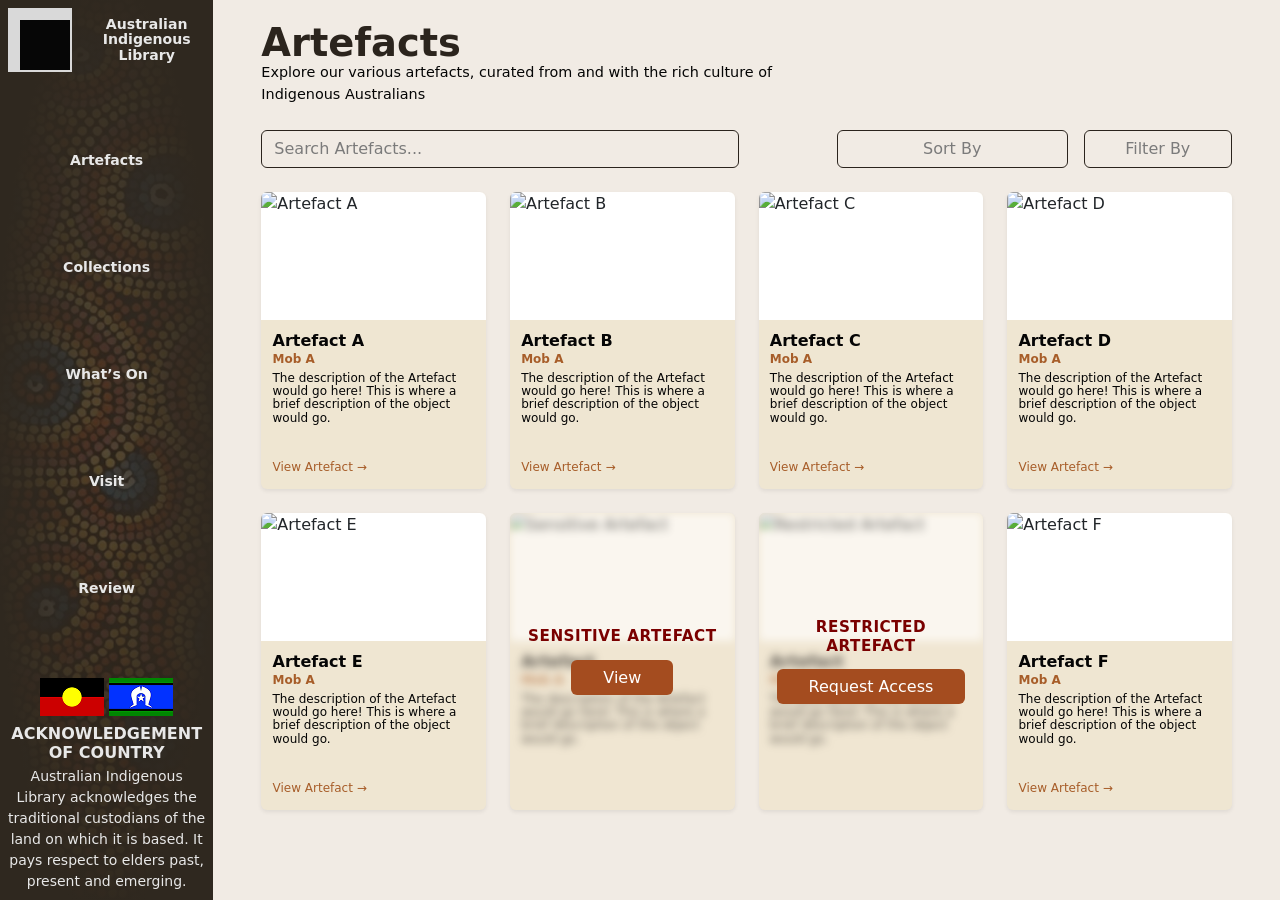
==== pages/artefacts.html @ dba42fb8 "feat(artefact): Added Artefact page" ====
﻿<!DOCTYPE html>

<!--
For purposes of this project, index will be used as the home page as this project is not using a backend loader like Flask or Laravel.
-->

<html lang="en">
    <!-- Setup -->
    <head>
        <meta charset="UTF-8">
        <meta name="viewport" content="width=device-width, initial-scale=1, shrink-to-fit=no">

        <title>Home</title>
        <link rel="icon" type="image/x-icon" href="../images/logo/favicon.ico">

        <link href="https://cdn.jsdelivr.net/npm/bootstrap@5.3.8/dist/css/bootstrap.min.css" rel="stylesheet" integrity="sha384-sRIl4kxILFvY47J16cr9ZwB07vP4J8+LH7qKQnuqkuIAvNWLzeN8tE5YBujZqJLB" crossorigin="anonymous">
        <link rel="stylesheet" type="text/css" href="../css/style.css">
    </head>
    <!-- End of Setup -->

    <body>
        <div class="container-fluid m-0 p-0">
            <div class="row m-0 p-0">
                <!-- Navbar -->
                <div class="col-sm-12 col-md-4 col-xl-2 m-0 p-0">
                    <nav class="sidebar d-flex flex-column">
                        <img class="sidebar-background-image" src="../images/sidebar/ail_background_sidebar.png" alt="Background Image">
                            <div class="container-fluid m-0 p-2 sidebar-content d-flex flex-column h-100">
                            <div class="row">
                                <div class="col sidebar-brand">
                                    <a class="d-flex align-items-center gap-3 text-decoration-none" href="../index.html">
                                        <img src="../images/logo/ail_logo.png" alt="Logo" class="d-inline-block">
                                        <h1 class="fw-bold m-0 text-decoration-none justify-content-center align-items-center text-center">
                                            Australian Indigenous <br>Library
                                        </h1>
                                    </a>
                                </div>
                            </div>

                            <div class="row flex-grow-1">
                                <div class="col d-flex align-items-center text-center justify-content-center">
                                    <ul class="nav flex-column text-center h-100 d-flex justify-content-evenly">
                                        <li class="nav-item">
                                            <a class="nav-link fw-bold" href="../pages/artefacts.html">Artefacts</a>
                                        </li>
                                        <li class="nav-item">
                                            <a class="nav-link fw-bold" href="#">Collections</a>
                                        </li>
                                        <li class="nav-item">
                                            <a class="nav-link fw-bold" href="#">What’s On</a>
                                        </li>
                                        <li class="nav-item">
                                            <a class="nav-link fw-bold" href="#">Visit</a>
                                        </li>
                                        <li class="nav-item">
                                            <a class="nav-link fw-bold" href="../pages/review.html">Review</a>
                                        </li>
                                    </ul>
                                </div>
                            </div>

                            <div class="row mt-auto">
                                <div class="col">
                                    <div class="justifyiy-content-center align-items-center text-center small">
                                        <div class="gap-1 mb-2">
                                            <img src="../images/flags/img_aboriginal_flag.png" alt="Aboriginal Flag">
                                            <img src="../images/flags/img_torres_flag.png" alt="Torres Strait Flag">
                                        </div>

                                        <h2 class="fw-bold fs-6 mb-1">ACKNOWLEDGEMENT OF COUNTRY</h2>
                                        <p class="m-0">
                                            Australian Indigenous Library acknowledges the traditional custodians
                                            of the land on which it is based. It pays respect to
                                            elders past, present and emerging.
                                        </p>
                                    </div>
                                </div>
                            </div>
                        </div>
                    </nav>
                </div>
                <!-- End of Navbar -->

                <!-- Page Content -->
                <div class="col m-0 p-0">
                    <main class="container-fluid artefacts-page px-5 py-4">

                        <!-- Page Header -->
                        <section class="artefacts-header mb-4">
                            <h1 class="fw-bold mb-0">Artefacts</h1>
                            <p class="mb-0">
                                Explore our various artefacts, curated from and with the rich culture of
                                Indigenous Australians
                            </p>
                        </section>

                        <!-- Search / Sort / Filter Row -->
                        <section class="row align-items-center mb-4 g-3">
                            <div class="col-sm-12 col-lg-6">
                                <input
                                    type="text"
                                    class="form-control artefact-search"
                                    placeholder="Search Artefacts..."
                                >
                            </div>

                            <div class="col-sm-6 col-lg-3 offset-lg-1">
                                <button class="btn artefact-control-btn w-100">
                                    Sort By
                                </button>
                            </div>

                            <div class="col-sm-6 col-lg-2">
                                <button class="btn artefact-control-btn w-100">
                                    Filter By
                                </button>
                            </div>
                        </section>

                        <!-- Artefact Grid -->
                        <section class="row g-4">

                            <!-- Artefact A -->
                            <div class="col-sm-12 col-md-6 col-xl-3">
                                <article class="artefact-card shadow-sm h-100">
                                    <img src="../images/placeholders/img_artefact_400x150.png" alt="Artefact A">

                                    <div class="artefact-card-body">
                                        <h2 class="fw-bold mb-0">Artefact A</h2>
                                        <p class="artefact-mob mb-1">Mob A</p>

                                        <p class="artefact-description">
                                            The description of the Artefact would go here! This is where a brief description of the object would go.
                                        </p>

                                        <a href="#" class="artefact-link">
                                            View Artefact →
                                        </a>
                                    </div>
                                </article>
                            </div>

                            <!-- Artefact B -->
                            <div class="col-sm-12 col-md-6 col-xl-3">
                                <article class="artefact-card shadow-sm h-100">
                                    <img src="../images/placeholders/img_artefact_400x150.png" alt="Artefact B">

                                    <div class="artefact-card-body">
                                        <h2 class="fw-bold mb-0">Artefact B</h2>
                                        <p class="artefact-mob mb-1">Mob A</p>

                                        <p class="artefact-description">
                                            The description of the Artefact would go here! This is where a brief description of the object would go.
                                        </p>

                                        <a href="#" class="artefact-link">
                                            View Artefact →
                                        </a>
                                    </div>
                                </article>
                            </div>

                            <!-- Artefact C -->
                            <div class="col-sm-12 col-md-6 col-xl-3">
                                <article class="artefact-card shadow-sm h-100">
                                    <img src="../images/placeholders/img_artefact_400x150.png" alt="Artefact C">

                                    <div class="artefact-card-body">
                                        <h2 class="fw-bold mb-0">Artefact C</h2>
                                        <p class="artefact-mob mb-1">Mob A</p>

                                        <p class="artefact-description">
                                            The description of the Artefact would go here! This is where a brief description of the object would go.
                                        </p>

                                        <a href="#" class="artefact-link">
                                            View Artefact →
                                        </a>
                                    </div>
                                </article>
                            </div>

                            <!-- Artefact D -->
                            <div class="col-sm-12 col-md-6 col-xl-3">
                                <article class="artefact-card shadow-sm h-100">
                                    <img src="../images/placeholders/img_artefact_400x150.png" alt="Artefact D">

                                    <div class="artefact-card-body">
                                        <h2 class="fw-bold mb-0">Artefact D</h2>
                                        <p class="artefact-mob mb-1">Mob A</p>

                                        <p class="artefact-description">
                                            The description of the Artefact would go here! This is where a brief description of the object would go.
                                        </p>

                                        <a href="#" class="artefact-link">
                                            View Artefact →
                                        </a>
                                    </div>
                                </article>
                            </div>

                            <!-- Artefact E -->
                            <div class="col-sm-12 col-md-6 col-xl-3">
                                <article class="artefact-card shadow-sm h-100">
                                    <img src="../images/placeholders/img_artefact_400x150.png" alt="Artefact E">

                                    <div class="artefact-card-body">
                                        <h2 class="fw-bold mb-0">Artefact E</h2>
                                        <p class="artefact-mob mb-1">Mob A</p>

                                        <p class="artefact-description">
                                            The description of the Artefact would go here! This is where a brief description of the object would go.
                                        </p>

                                        <a href="#" class="artefact-link">
                                            View Artefact →
                                        </a>
                                    </div>
                                </article>
                            </div>

                            <!-- Sensitive Artefact -->
                            <div class="col-sm-12 col-md-6 col-xl-3">
                                <article class="artefact-card restricted-card shadow-sm h-100">
                                    <img src="../images/placeholders/img_artefact_400x150.png" alt="Sensitive Artefact">

                                    <div class="restricted-overlay">
                                        <h2 class="fw-bold text-uppercase">Sensitive Artefact</h2>
                                        <a href="#" class="btn restricted-btn">
                                            View
                                        </a>
                                    </div>

                                    <div class="artefact-card-body">
                                        <h2 class="fw-bold mb-0">Artefact</h2>
                                        <p class="artefact-mob mb-1">Mob A</p>

                                        <p class="artefact-description">
                                            The description of the Artefact would go here! This is where a brief description of the object would go.
                                        </p>
                                    </div>
                                </article>
                            </div>

                            <!-- Restricted Artefact -->
                            <div class="col-sm-12 col-md-6 col-xl-3">
                                <article class="artefact-card restricted-card shadow-sm h-100">
                                    <img src="../images/placeholders/img_artefact_400x150.png" alt="Restricted Artefact">

                                    <div class="restricted-overlay">
                                        <h2 class="fw-bold text-uppercase">Restricted Artefact</h2>
                                        <a href="#" class="btn restricted-btn">
                                            Request Access
                                        </a>
                                    </div>

                                    <div class="artefact-card-body">
                                        <h2 class="fw-bold mb-0">Artefact</h2>
                                        <p class="artefact-mob mb-1">Mob A</p>

                                        <p class="artefact-description">
                                            The description of the Artefact would go here! This is where a brief description of the object would go.
                                        </p>
                                    </div>
                                </article>
                            </div>

                            <!-- Artefact F -->
                            <div class="col-sm-12 col-md-6 col-xl-3">
                                <article class="artefact-card shadow-sm h-100">
                                    <img src="../images/placeholders/img_artefact_400x150.png" alt="Artefact F">

                                    <div class="artefact-card-body">
                                        <h2 class="fw-bold mb-0">Artefact F</h2>
                                        <p class="artefact-mob mb-1">Mob A</p>

                                        <p class="artefact-description">
                                            The description of the Artefact would go here! This is where a brief description of the object would go.
                                        </p>

                                        <a href="#" class="artefact-link">
                                            View Artefact →
                                        </a>
                                    </div>
                                </article>
                            </div>

                        </section>

                    </main>
                </div>
                <!-- End of Page -->
            </div>
        </div>

        <script src="https://cdn.jsdelivr.net/npm/bootstrap@5.3.8/dist/js/bootstrap.bundle.min.js" integrity="sha384-FKyoEForCGlyvwx9Hj09JcYn3nv7wiPVlz7YYwJrWVcXK/BmnVDxM+D2scQbITxI" crossorigin="anonymous"></script>
    </body>
</html>
---- css/style.css ----
﻿/* Variables */
:root {
    /* Background Variables */
    --primary-bg-color: #F1EBE4;
    --secondary-bg-color: #EFE6D2;
    --tertiary-bg-color: #D8CFBD;

    /* Sidebar Variables */
    --sidebar-bg-color: #2F281F;

    /* Header Variables */
    --primary-header-color: #985705;
    --secondary-header-color: #6B230D;
    --tertiary-header-color: #5E1D09;

    /* Button Variables */
    --primary-button-color: #A44C1F;

    /* Text Variables */
    --primary-text-color: #050505;
    --secondary-text-color: #A75D29;
    --primary-header-text-color: #2B241D;
    --secondary-header-text-color: #E8E8E8;
    --muted-text-color: #7B7B7B;

    /* Text Status Variables */
    --text-selected-color: #A75F2B;
    --text-hover-color: #EA8740;
    --text-pressed-color: #633A1D;

}

/* Side note, most rem values are gathered through this handy calculator https://nekocalc.com/px-to-rem-converter */

/* Global Sets */
html,
body
{
    background-color: var(--primary-bg-color);
}

h1,
h3
{
    color: var(--primary-header-text-color)
}

h2,
h4
{
    color: var(--secondary-header-text-color)
}

p,
a
{
    --primary-text-color: #050505;
    text-decoration: none;
}

/* Sidebar */
.sidebar {
    min-height: 100vh;
    height: 100%;
    margin: 0;
    position: relative;
    overflow: hidden;

    background: var(--sidebar-bg-color);
    color: var(--secondary-header-text-color);
}

.sidebar-background-image {
    position: absolute;
    inset: 0;

    width: 100%;
    height: 100%;

    object-fit: cover;
    object-position: center;

    opacity: 0.2;
    z-index: 0;
}

.sidebar::after
{
    content: "";
    position: absolute;
    inset: 0;

    background: radial-gradient(transparent 0%, var(--sidebar-bg-color) 75%);

    z-index: 1;
    pointer-events: none;
}

.sidebar > *:not(.sidebar-background-image) {
    position: relative;
    z-index: 2;
}


.sidebar .nav-link {
    color: var(--secondary-header-text-color);
    font-size: clamp(0.75rem, 1.1vw, 1.35rem);
    text-decoration: none;
}

.sidebar .nav-link:hover {
    color: var(--text-hover-color);

}

.sidebar .nav-link:active {
    color: var(--text-pressed-color);
}

.sidebar .nav-link.active {
    color: var(--text-selected-color);
}

.sidebar-brand h1 {
    color: var(--secondary-header-text-color);
    font-size: clamp(0.75rem, 1.1vw, 1.35rem);
    line-height: 1.1;
}
/* End of Sidebar */

/* Landing Page */
.page-content {
    min-height: 100vh;
    background-color: var(--primary-bg-color);
}

.banner-wrapper {
    position: relative;
    width: 100%;
    height: clamp(90px, 12vw, 130px);
    overflow: hidden;
}

.banner-wrapper > img {
    width: 100%;
    height: 100%;
    object-fit: cover;
    display: block;
    filter: brightness(65%);
}

.banner-overlay {
    position: absolute;
    inset: 0;

    display: flex;
    flex-direction: column;
    justify-content: center;
    align-items: center;

    color: var(--secondary-header-text-color);
    text-shadow: 2px 2px 5px rgba(0, 0, 0, 0.75);
}

.banner-logo {
    width: clamp(28px, 3vw, 46px);
    height: clamp(28px, 3vw, 46px);
    object-fit: contain;
    margin-bottom: 0.4rem;
}

.banner-overlay h1 {
    color: var(--secondary-header-text-color);
    font-size: clamp(1.1rem, 2vw, 1.8rem);
    letter-spacing: 1px;
}

.welcome-card {
    background-color: var(--secondary-bg-color);
    border-radius: 6px;
    padding: clamp(1rem, 2vw, 1.5rem);
}

.welcome-card h2 {
    color: var(--primary-header-text-color);
    font-size: clamp(1.35rem, 2vw, 2rem);
    line-height: 1.05;
}

.welcome-text {
    font-size: clamp(0.95rem, 1vw, 1.15rem);
    color: var(--primary-text-color);
}

.btn-ail {
    background-color: var(--primary-button-color);
    color: white;
    border: none;
    padding: 0.65rem 2rem;
    border-radius: 4px;
}

.btn-ail:hover {
    background-color: var(--secondary-header-color);
    color: white;
}

.info-card {
    background-color: var(--secondary-bg-color);
    overflow: hidden;

    display: flex;
    flex-direction: column;
}

.info-card-header {
    padding: 0.65rem 0.9rem;

    background: linear-gradient(rgba(94, 29, 9, 0.9), rgba(94, 29, 9, 0.9)), url("../images/sidebar/ail_background_sidebar.png");
    background-size: cover;
    background-position: center;

    color: var(--secondary-header-text-color);
    font-size: clamp(1rem, 1.3vw, 1.35rem);
}

.info-card-body {
    display: flex;
    flex-direction: column;
    flex-grow: 1;
}

.info-card-image {
    width: 100%;
    height: clamp(110px, 12vw, 170px);
    object-fit: cover;
    background-color: white;
    display: block;
}

.info-card h3 {
    color: var(--primary-header-text-color);
    font-size: clamp(1rem, 1.5vw, 1.7rem);
}

.info-card p {
    color: var(--primary-text-color);
    font-size: clamp(0.8rem, 0.9vw, 1rem);
}

.card-link-ail {
    color: var(--secondary-text-color);
    text-decoration: none;
    font-size: clamp(0.85rem, 0.9vw, 1rem);
}

.card-link-ail:hover {
    color: var(--text-hover-color);
}

.event-item {
    background-color: var(--tertiary-bg-color);
    padding: 0.35rem 0.55rem;
    margin-bottom: 0.45rem;
}

.event-item p {
    font-size: clamp(0.75rem, 0.8vw, 0.9rem);
    color: var(--primary-text-color);
}

.event-item small {
    color: var(--primary-text-color);
    font-size: clamp(0.6rem, 0.65vw, 0.75rem);
}
/* End of Landing Page */

/* Artefact Page */
.artefacts-page {
    min-height: 100vh;
    background-color: var(--primary-bg-color);
}

.artefacts-header h1 {
    color: var(--primary-header-text-color);
    font-size: clamp(2rem, 3vw, 3rem);
    line-height: 1;
}

.artefacts-header p {
    color: var(--primary-text-color);
    font-size: clamp(0.9rem, 1vw, 1rem);
    max-width: 520px;
}

.artefact-search {
    background-color: transparent;
    border: 1px solid var(--primary-header-text-color);
    border-radius: 6px;
    color: var(--primary-text-color);
}

.artefact-search::placeholder {
    color: var(--muted-text-color);
}

.artefact-control-btn {
    background-color: transparent;
    border: 1px solid var(--primary-header-text-color);
    border-radius: 6px;
    color: var(--muted-text-color);
}

.artefact-control-btn:hover {
    background-color: var(--secondary-bg-color);
    color: var(--primary-header-text-color);
}


.artefact-card {
    position: relative;
    overflow: hidden;
    border-radius: 6px;
    background-color: var(--secondary-bg-color);
}

.artefact-card img {
    width: 100%;
    height: clamp(120px, 10vw, 150px); /* Very awkward values, but I give up */
    object-fit: cover;
    display: block;
    background-color: white;
}

.artefact-card-body {
    padding: 0.7rem;
}

.artefact-card-body h2 {
    color: var(--primary-text-color);
    font-size: clamp(1rem, 1.1vw, 1.35rem);
}

.artefact-mob {
    color: var(--secondary-text-color);
    font-size: clamp(0.75rem, 0.8vw, 0.9rem);
    font-weight: 600;
}

.artefact-description {
    color: var(--primary-text-color);
    font-size: clamp(0.75rem, 0.8vw, 0.9rem);
    line-height: 1.1;
    margin-bottom: 1.8rem;
}

.artefact-link {
    color: var(--secondary-text-color);
    text-decoration: none;
    font-size: clamp(0.75rem, 0.8vw, 0.9rem);
}

.artefact-link:hover {
    color: var(--text-hover-color);
}

.restricted-card img,
.restricted-card .artefact-card-body {
    filter: blur(4px);
}

.restricted-overlay {
    position: absolute;
    inset: 0;
    z-index: 2;

    display: flex;
    flex-direction: column;
    justify-content: center;
    align-items: center;

    text-align: center;
    padding: 1rem;
    background-color: rgba(239, 230, 210, 0.35);
}

.restricted-overlay h2 {
    color: #7a0000;
    font-size: clamp(0.95rem, 1vw, 1.2rem);
    letter-spacing: 0.5px;
}

.restricted-btn {
    background-color: var(--primary-button-color);
    color: white;
    border: none;
    padding: 0.35rem 2rem;
    border-radius: 6px;
    margin-top: 0.4rem;
}

.restricted-btn:hover {
    background-color: var(--secondary-header-color);
    color: white;
}
/* End of Artefact Page */
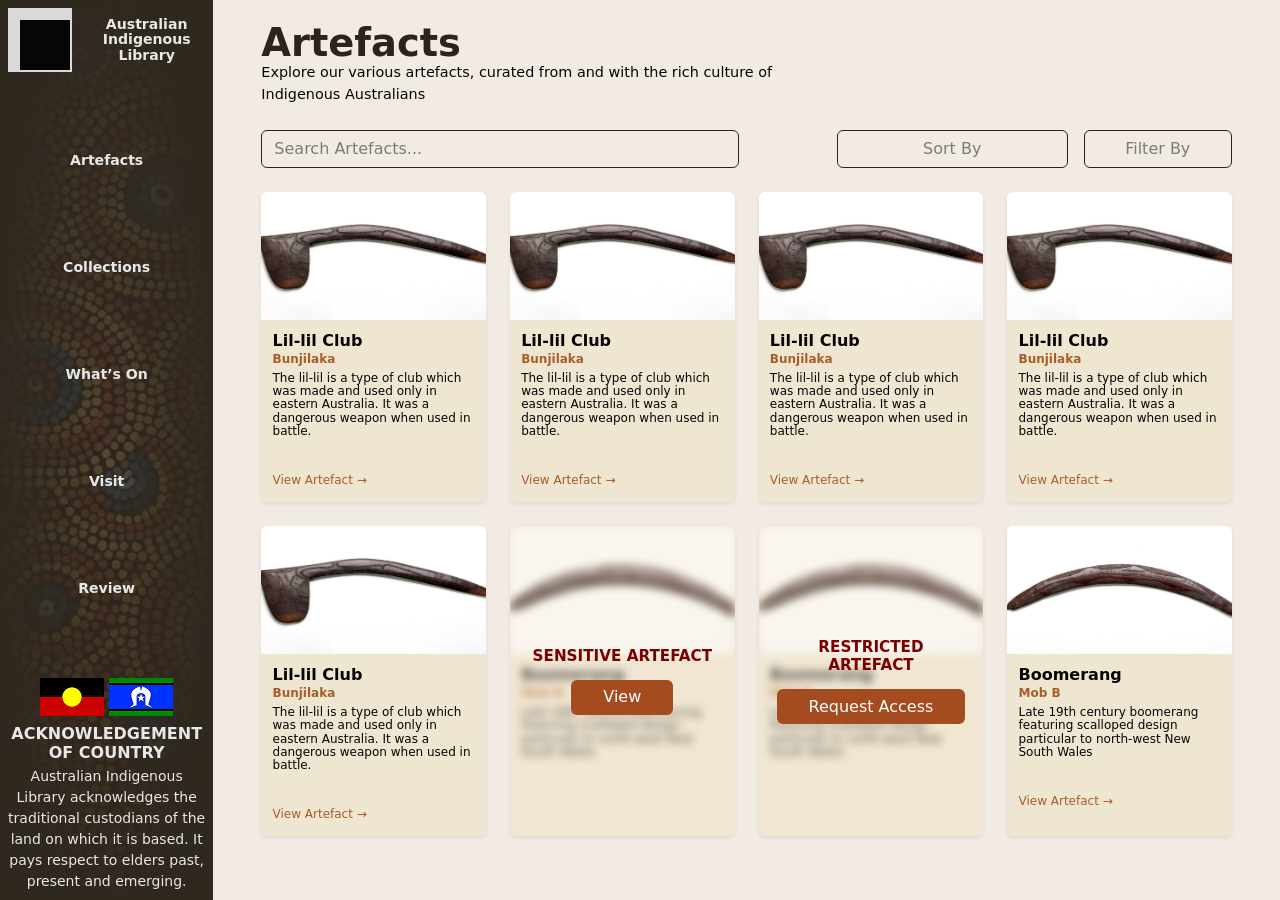
==== commit f75245f5: "feat(artefact_view): Added Artefact view page" ====
--- a/pages/artefacts.html
+++ b/pages/artefacts.html
@@ -85,7 +85,6 @@
                 <div class="col m-0 p-0">
                     <main class="container-fluid artefacts-page px-5 py-4">
 
-                        <!-- Page Header -->
                         <section class="artefacts-header mb-4">
                             <h1 class="fw-bold mb-0">Artefacts</h1>
                             <p class="mb-0">
@@ -94,7 +93,6 @@
                             </p>
                         </section>
 
-                        <!-- Search / Sort / Filter Row -->
                         <section class="row align-items-center mb-4 g-3">
                             <div class="col-sm-12 col-lg-6">
                                 <input
@@ -123,17 +121,18 @@
                             <!-- Artefact A -->
                             <div class="col-sm-12 col-md-6 col-xl-3">
                                 <article class="artefact-card shadow-sm h-100">
-                                    <img src="../images/placeholders/img_artefact_400x150.png" alt="Artefact A">
-
-                                    <div class="artefact-card-body">
-                                        <h2 class="fw-bold mb-0">Artefact A</h2>
-                                        <p class="artefact-mob mb-1">Mob A</p>
-
-                                        <p class="artefact-description">
-                                            The description of the Artefact would go here! This is where a brief description of the object would go.
-                                        </p>
-
-                                        <a href="#" class="artefact-link">
+                                    <img src="../images/artefacts/artefact_example_image_01.jpg" alt="Artefact A">
+
+                                    <div class="artefact-card-body">
+                                        <h2 class="fw-bold mb-0">Lil-lil Club</h2>
+                                        <p class="artefact-mob mb-1">Bunjilaka</p>
+
+                                        <p class="artefact-description">
+                                            The lil-lil is a type of club which was made and used only in eastern Australia.
+                                            It was a dangerous weapon when used in battle.
+                                        </p>
+
+                                        <a href="../pages/artefacts_view.html" class="artefact-link">
                                             View Artefact →
                                         </a>
                                     </div>
@@ -143,17 +142,18 @@
                             <!-- Artefact B -->
                             <div class="col-sm-12 col-md-6 col-xl-3">
                                 <article class="artefact-card shadow-sm h-100">
-                                    <img src="../images/placeholders/img_artefact_400x150.png" alt="Artefact B">
-
-                                    <div class="artefact-card-body">
-                                        <h2 class="fw-bold mb-0">Artefact B</h2>
-                                        <p class="artefact-mob mb-1">Mob A</p>
-
-                                        <p class="artefact-description">
-                                            The description of the Artefact would go here! This is where a brief description of the object would go.
-                                        </p>
-
-                                        <a href="#" class="artefact-link">
+                                    <img src="../images/artefacts/artefact_example_image_01.jpg" alt="Artefact A">
+
+                                    <div class="artefact-card-body">
+                                        <h2 class="fw-bold mb-0">Lil-lil Club</h2>
+                                        <p class="artefact-mob mb-1">Bunjilaka</p>
+
+                                        <p class="artefact-description">
+                                            The lil-lil is a type of club which was made and used only in eastern Australia.
+                                            It was a dangerous weapon when used in battle.
+                                        </p>
+
+                                        <a href="../pages/artefacts_view.html" class="artefact-link">
                                             View Artefact →
                                         </a>
                                     </div>
@@ -163,17 +163,18 @@
                             <!-- Artefact C -->
                             <div class="col-sm-12 col-md-6 col-xl-3">
                                 <article class="artefact-card shadow-sm h-100">
-                                    <img src="../images/placeholders/img_artefact_400x150.png" alt="Artefact C">
-
-                                    <div class="artefact-card-body">
-                                        <h2 class="fw-bold mb-0">Artefact C</h2>
-                                        <p class="artefact-mob mb-1">Mob A</p>
-
-                                        <p class="artefact-description">
-                                            The description of the Artefact would go here! This is where a brief description of the object would go.
-                                        </p>
-
-                                        <a href="#" class="artefact-link">
+                                    <img src="../images/artefacts/artefact_example_image_01.jpg" alt="Artefact A">
+
+                                    <div class="artefact-card-body">
+                                        <h2 class="fw-bold mb-0">Lil-lil Club</h2>
+                                        <p class="artefact-mob mb-1">Bunjilaka</p>
+
+                                        <p class="artefact-description">
+                                            The lil-lil is a type of club which was made and used only in eastern Australia.
+                                            It was a dangerous weapon when used in battle.
+                                        </p>
+
+                                        <a href="../pages/artefacts_view.html" class="artefact-link">
                                             View Artefact →
                                         </a>
                                     </div>
@@ -183,17 +184,18 @@
                             <!-- Artefact D -->
                             <div class="col-sm-12 col-md-6 col-xl-3">
                                 <article class="artefact-card shadow-sm h-100">
-                                    <img src="../images/placeholders/img_artefact_400x150.png" alt="Artefact D">
-
-                                    <div class="artefact-card-body">
-                                        <h2 class="fw-bold mb-0">Artefact D</h2>
-                                        <p class="artefact-mob mb-1">Mob A</p>
-
-                                        <p class="artefact-description">
-                                            The description of the Artefact would go here! This is where a brief description of the object would go.
-                                        </p>
-
-                                        <a href="#" class="artefact-link">
+                                    <img src="../images/artefacts/artefact_example_image_01.jpg" alt="Artefact A">
+
+                                    <div class="artefact-card-body">
+                                        <h2 class="fw-bold mb-0">Lil-lil Club</h2>
+                                        <p class="artefact-mob mb-1">Bunjilaka</p>
+
+                                        <p class="artefact-description">
+                                            The lil-lil is a type of club which was made and used only in eastern Australia.
+                                            It was a dangerous weapon when used in battle.
+                                        </p>
+
+                                        <a href="../pages/artefacts_view.html" class="artefact-link">
                                             View Artefact →
                                         </a>
                                     </div>
@@ -203,17 +205,18 @@
                             <!-- Artefact E -->
                             <div class="col-sm-12 col-md-6 col-xl-3">
                                 <article class="artefact-card shadow-sm h-100">
-                                    <img src="../images/placeholders/img_artefact_400x150.png" alt="Artefact E">
-
-                                    <div class="artefact-card-body">
-                                        <h2 class="fw-bold mb-0">Artefact E</h2>
-                                        <p class="artefact-mob mb-1">Mob A</p>
-
-                                        <p class="artefact-description">
-                                            The description of the Artefact would go here! This is where a brief description of the object would go.
-                                        </p>
-
-                                        <a href="#" class="artefact-link">
+                                    <img src="../images/artefacts/artefact_example_image_01.jpg" alt="Artefact A">
+
+                                    <div class="artefact-card-body">
+                                        <h2 class="fw-bold mb-0">Lil-lil Club</h2>
+                                        <p class="artefact-mob mb-1">Bunjilaka</p>
+
+                                        <p class="artefact-description">
+                                            The lil-lil is a type of club which was made and used only in eastern Australia.
+                                            It was a dangerous weapon when used in battle.
+                                        </p>
+
+                                        <a href="../pages/artefacts_view.html" class="artefact-link">
                                             View Artefact →
                                         </a>
                                     </div>
@@ -223,7 +226,7 @@
                             <!-- Sensitive Artefact -->
                             <div class="col-sm-12 col-md-6 col-xl-3">
                                 <article class="artefact-card restricted-card shadow-sm h-100">
-                                    <img src="../images/placeholders/img_artefact_400x150.png" alt="Sensitive Artefact">
+                                    <img src="../images/artefacts/artefact_example_image_02.jpg" alt="Sensitive Artefact">
 
                                     <div class="restricted-overlay">
                                         <h2 class="fw-bold text-uppercase">Sensitive Artefact</h2>
@@ -233,11 +236,11 @@
                                     </div>
 
                                     <div class="artefact-card-body">
-                                        <h2 class="fw-bold mb-0">Artefact</h2>
-                                        <p class="artefact-mob mb-1">Mob A</p>
-
-                                        <p class="artefact-description">
-                                            The description of the Artefact would go here! This is where a brief description of the object would go.
+                                        <h2 class="fw-bold mb-0">Boomerang</h2>
+                                        <p class="artefact-mob mb-1">Mob B</p>
+
+                                        <p class="artefact-description">
+                                            Late 19th century boomerang featuring scalloped design particular to north-west New South Wales
                                         </p>
                                     </div>
                                 </article>
@@ -246,7 +249,7 @@
                             <!-- Restricted Artefact -->
                             <div class="col-sm-12 col-md-6 col-xl-3">
                                 <article class="artefact-card restricted-card shadow-sm h-100">
-                                    <img src="../images/placeholders/img_artefact_400x150.png" alt="Restricted Artefact">
+                                    <img src="../images/artefacts/artefact_example_image_02.jpg" alt="Restricted Artefact">
 
                                     <div class="restricted-overlay">
                                         <h2 class="fw-bold text-uppercase">Restricted Artefact</h2>
@@ -256,11 +259,11 @@
                                     </div>
 
                                     <div class="artefact-card-body">
-                                        <h2 class="fw-bold mb-0">Artefact</h2>
-                                        <p class="artefact-mob mb-1">Mob A</p>
-
-                                        <p class="artefact-description">
-                                            The description of the Artefact would go here! This is where a brief description of the object would go.
+                                        <h2 class="fw-bold mb-0">Boomerang</h2>
+                                        <p class="artefact-mob mb-1">Mob B</p>
+
+                                        <p class="artefact-description">
+                                            Late 19th century boomerang featuring scalloped design particular to north-west New South Wales
                                         </p>
                                     </div>
                                 </article>
@@ -269,17 +272,17 @@
                             <!-- Artefact F -->
                             <div class="col-sm-12 col-md-6 col-xl-3">
                                 <article class="artefact-card shadow-sm h-100">
-                                    <img src="../images/placeholders/img_artefact_400x150.png" alt="Artefact F">
-
-                                    <div class="artefact-card-body">
-                                        <h2 class="fw-bold mb-0">Artefact F</h2>
-                                        <p class="artefact-mob mb-1">Mob A</p>
-
-                                        <p class="artefact-description">
-                                            The description of the Artefact would go here! This is where a brief description of the object would go.
-                                        </p>
-
-                                        <a href="#" class="artefact-link">
+                                    <img src="../images/artefacts/artefact_example_image_02.jpg" alt="Artefact F">
+
+                                    <div class="artefact-card-body">
+                                        <h2 class="fw-bold mb-0">Boomerang</h2>
+                                        <p class="artefact-mob mb-1">Mob B</p>
+
+                                        <p class="artefact-description">
+                                            Late 19th century boomerang featuring scalloped design particular to north-west New South Wales
+                                        </p>
+
+                                        <a href="../pages/artefacts_view.html" class="artefact-link">
                                             View Artefact →
                                         </a>
                                     </div>
--- a/css/style.css
+++ b/css/style.css
@@ -15,6 +15,9 @@
 
     /* Button Variables */
     --primary-button-color: #A44C1F;
+    --positive-button-color: #2F6B3A;
+    --negative-button-color: #8B2E2E;
+    --neutral-button-color: #D6A24A;
 
     /* Text Variables */
     --primary-text-color: #050505;
@@ -59,7 +62,8 @@
 }
 
 /* Sidebar */
-.sidebar {
+.sidebar
+{
     min-height: 100vh;
     height: 100%;
     margin: 0;
@@ -70,7 +74,8 @@
     color: var(--secondary-header-text-color);
 }
 
-.sidebar-background-image {
+.sidebar-background-image
+{
     position: absolute;
     inset: 0;
 
@@ -96,32 +101,38 @@
     pointer-events: none;
 }
 
-.sidebar > *:not(.sidebar-background-image) {
+.sidebar > *:not(.sidebar-background-image)
+{
     position: relative;
     z-index: 2;
 }
 
 
-.sidebar .nav-link {
+.sidebar .nav-link
+{
     color: var(--secondary-header-text-color);
     font-size: clamp(0.75rem, 1.1vw, 1.35rem);
     text-decoration: none;
 }
 
-.sidebar .nav-link:hover {
+.sidebar .nav-link:hover
+{
     color: var(--text-hover-color);
 
 }
 
-.sidebar .nav-link:active {
+.sidebar .nav-link:active
+{
     color: var(--text-pressed-color);
 }
 
-.sidebar .nav-link.active {
+.sidebar .nav-link.active
+{
     color: var(--text-selected-color);
 }
 
-.sidebar-brand h1 {
+.sidebar-brand h1
+{
     color: var(--secondary-header-text-color);
     font-size: clamp(0.75rem, 1.1vw, 1.35rem);
     line-height: 1.1;
@@ -129,19 +140,22 @@
 /* End of Sidebar */
 
 /* Landing Page */
-.page-content {
+.page-content
+{
     min-height: 100vh;
     background-color: var(--primary-bg-color);
 }
 
-.banner-wrapper {
+.banner-wrapper
+{
     position: relative;
     width: 100%;
     height: clamp(90px, 12vw, 130px);
     overflow: hidden;
 }
 
-.banner-wrapper > img {
+.banner-wrapper > img
+{
     width: 100%;
     height: 100%;
     object-fit: cover;
@@ -149,7 +163,8 @@
     filter: brightness(65%);
 }
 
-.banner-overlay {
+.banner-overlay
+{
     position: absolute;
     inset: 0;
 
@@ -162,37 +177,43 @@
     text-shadow: 2px 2px 5px rgba(0, 0, 0, 0.75);
 }
 
-.banner-logo {
+.banner-logo
+{
     width: clamp(28px, 3vw, 46px);
     height: clamp(28px, 3vw, 46px);
     object-fit: contain;
     margin-bottom: 0.4rem;
 }
 
-.banner-overlay h1 {
+.banner-overlay h1
+{
     color: var(--secondary-header-text-color);
     font-size: clamp(1.1rem, 2vw, 1.8rem);
     letter-spacing: 1px;
 }
 
-.welcome-card {
+.welcome-card
+{
     background-color: var(--secondary-bg-color);
     border-radius: 6px;
     padding: clamp(1rem, 2vw, 1.5rem);
 }
 
-.welcome-card h2 {
+.welcome-card h2
+{
     color: var(--primary-header-text-color);
     font-size: clamp(1.35rem, 2vw, 2rem);
     line-height: 1.05;
 }
 
-.welcome-text {
+.welcome-text
+{
     font-size: clamp(0.95rem, 1vw, 1.15rem);
     color: var(--primary-text-color);
 }
 
-.btn-ail {
+.btn-ail
+{
     background-color: var(--primary-button-color);
     color: white;
     border: none;
@@ -200,12 +221,14 @@
     border-radius: 4px;
 }
 
-.btn-ail:hover {
+.btn-ail:hover
+{
     background-color: var(--secondary-header-color);
     color: white;
 }
 
-.info-card {
+.info-card
+{
     background-color: var(--secondary-bg-color);
     overflow: hidden;
 
@@ -213,7 +236,8 @@
     flex-direction: column;
 }
 
-.info-card-header {
+.info-card-header
+{
     padding: 0.65rem 0.9rem;
 
     background: linear-gradient(rgba(94, 29, 9, 0.9), rgba(94, 29, 9, 0.9)), url("../images/sidebar/ail_background_sidebar.png");
@@ -224,13 +248,15 @@
     font-size: clamp(1rem, 1.3vw, 1.35rem);
 }
 
-.info-card-body {
+.info-card-body
+{
     display: flex;
     flex-direction: column;
     flex-grow: 1;
 }
 
-.info-card-image {
+.info-card-image
+{
     width: 100%;
     height: clamp(110px, 12vw, 170px);
     object-fit: cover;
@@ -238,7 +264,8 @@
     display: block;
 }
 
-.info-card h3 {
+.info-card h3
+{
     color: var(--primary-header-text-color);
     font-size: clamp(1rem, 1.5vw, 1.7rem);
 }
@@ -248,83 +275,97 @@
     font-size: clamp(0.8rem, 0.9vw, 1rem);
 }
 
-.card-link-ail {
+.card-link-ail
+{
     color: var(--secondary-text-color);
     text-decoration: none;
     font-size: clamp(0.85rem, 0.9vw, 1rem);
 }
 
-.card-link-ail:hover {
+.card-link-ail:hover
+{
     color: var(--text-hover-color);
 }
 
-.event-item {
+.event-item
+{
     background-color: var(--tertiary-bg-color);
     padding: 0.35rem 0.55rem;
     margin-bottom: 0.45rem;
 }
 
-.event-item p {
+.event-item p
+{
     font-size: clamp(0.75rem, 0.8vw, 0.9rem);
     color: var(--primary-text-color);
 }
 
-.event-item small {
+.event-item small
+{
     color: var(--primary-text-color);
     font-size: clamp(0.6rem, 0.65vw, 0.75rem);
 }
 /* End of Landing Page */
 
 /* Artefact Page */
-.artefacts-page {
+.artefacts-page
+{
     min-height: 100vh;
     background-color: var(--primary-bg-color);
 }
 
-.artefacts-header h1 {
+.artefacts-header h1
+{
     color: var(--primary-header-text-color);
     font-size: clamp(2rem, 3vw, 3rem);
     line-height: 1;
 }
 
-.artefacts-header p {
+.artefacts-header p
+{
     color: var(--primary-text-color);
     font-size: clamp(0.9rem, 1vw, 1rem);
     max-width: 520px;
 }
 
-.artefact-search {
+.artefact-search
+{
     background-color: transparent;
     border: 1px solid var(--primary-header-text-color);
     border-radius: 6px;
     color: var(--primary-text-color);
 }
 
-.artefact-search::placeholder {
+.artefact-search::placeholder
+{
     color: var(--muted-text-color);
 }
 
-.artefact-control-btn {
+.artefact-control-btn
+{
     background-color: transparent;
     border: 1px solid var(--primary-header-text-color);
     border-radius: 6px;
     color: var(--muted-text-color);
 }
 
-.artefact-control-btn:hover {
+.artefact-control-btn:hover
+{
     background-color: var(--secondary-bg-color);
     color: var(--primary-header-text-color);
 }
 
 
-.artefact-card {
+.artefact-card
+{
     position: relative;
     overflow: hidden;
     border-radius: 6px;
     background-color: var(--secondary-bg-color);
 }
 
-.artefact-card img {
+.artefact-card img
+{
     width: 100%;
     height: clamp(120px, 10vw, 150px); /* Very awkward values, but I give up */
     object-fit: cover;
@@ -332,44 +373,52 @@
     background-color: white;
 }
 
-.artefact-card-body {
+.artefact-card-body
+{
     padding: 0.7rem;
 }
 
-.artefact-card-body h2 {
+.artefact-card-body h2
+{
     color: var(--primary-text-color);
     font-size: clamp(1rem, 1.1vw, 1.35rem);
 }
 
-.artefact-mob {
+.artefact-mob
+{
     color: var(--secondary-text-color);
     font-size: clamp(0.75rem, 0.8vw, 0.9rem);
     font-weight: 600;
 }
 
-.artefact-description {
+.artefact-description
+{
     color: var(--primary-text-color);
     font-size: clamp(0.75rem, 0.8vw, 0.9rem);
     line-height: 1.1;
     margin-bottom: 1.8rem;
 }
 
-.artefact-link {
+.artefact-link
+{
     color: var(--secondary-text-color);
     text-decoration: none;
     font-size: clamp(0.75rem, 0.8vw, 0.9rem);
 }
 
-.artefact-link:hover {
+.artefact-link:hover
+{
     color: var(--text-hover-color);
 }
 
 .restricted-card img,
-.restricted-card .artefact-card-body {
+.restricted-card .artefact-card-body
+{
     filter: blur(4px);
 }
 
-.restricted-overlay {
+.restricted-overlay
+{
     position: absolute;
     inset: 0;
     z-index: 2;
@@ -384,13 +433,14 @@
     background-color: rgba(239, 230, 210, 0.35);
 }
 
-.restricted-overlay h2 {
+.restricted-overlay h2
+{
     color: #7a0000;
     font-size: clamp(0.95rem, 1vw, 1.2rem);
-    letter-spacing: 0.5px;
-}
-
-.restricted-btn {
+}
+
+.restricted-btn
+{
     background-color: var(--primary-button-color);
     color: white;
     border: none;
@@ -399,8 +449,129 @@
     margin-top: 0.4rem;
 }
 
-.restricted-btn:hover {
+.restricted-btn:hover
+{
     background-color: var(--secondary-header-color);
     color: white;
 }
 /* End of Artefact Page */
+
+/* Artefact View Page */
+.artefact-view-page
+{
+    min-height: 100vh;
+    background-color: var(--primary-bg-color);
+}
+
+.artefact-back-btn
+{
+    background-color: var(--primary-button-color);
+    color: var(--secondary-header-text-color);
+    border-radius: 8px;
+    padding: 1rem 2rem;
+    font-size: clamp(1rem, 1.2vw, 1.4rem);
+    font-weight: 700;
+    box-shadow: 0 2px 5px rgba(0, 0, 0, 0.2);
+}
+
+.artefact-back-btn span
+{
+    margin-left: 1rem;
+}
+
+.artefact-back-btn:hover
+{
+    background-color: var(--primary-button-color);
+}
+
+
+.artefact-request-btn,
+.artefact-report-btn {
+    color: var(--secondary-header-text-color);
+    border-radius: 8px;
+    padding: 1rem 2rem;
+    font-size: clamp(0.95rem, 1.1vw, 1.25rem);
+    font-weight: 700;
+    box-shadow: 0 2px 5px rgba(0, 0, 0, 0.25);
+}
+
+.artefact-request-btn {
+    background-color: var(--positive-button-color);
+}
+
+.artefact-request-btn:hover {
+    background-color: var(--primary-button-color);
+    color: white;
+}
+
+.artefact-report-btn {
+    background-color: var(--negative-button-color);
+}
+
+.artefact-report-btn:hover {
+    background-color: var(--primary-button-color);
+    color: white;
+}
+
+.artefact-image-panel {
+    min-height: calc(100vh - 8rem);
+    background-color: rgba(255, 255, 255, 0.35);
+    border-radius: 8px;
+
+    display: flex;
+    justify-content: center;
+    align-items: center;
+
+    padding: 2rem;
+}
+
+.artefact-view-image {
+    width: 100%;
+    max-height: 70vh;
+    object-fit: contain;
+    display: block;
+}
+
+.artefact-info-panel {
+    background-color: rgba(255, 255, 255, 0.35);
+    border-radius: 8px;
+    overflow: hidden;
+}
+
+.artefact-panel-header {
+    background-color: var(--secondary-bg-color);
+    padding: 1.2rem 2rem;
+}
+
+.artefact-panel-header h1 {
+    color: var(--primary-header-text-color);
+    font-size: clamp(1.6rem, 2vw, 2.5rem);
+}
+
+.artefact-panel-body {
+    padding: 2rem;
+}
+
+.artefact-panel-body p {
+    color: var(--primary-text-color);
+    font-size: clamp(1rem, 1.05vw, 1.25rem);
+    line-height: 1.45;
+}
+
+.artefact-panel-body h2 {
+    color: var(--primary-text-color);
+    font-size: clamp(1.2rem, 1.4vw, 1.6rem);
+}
+
+.artefact-description-long {
+    max-width: 95%;
+}
+
+.metadata-item {
+    border-right: 1px solid rgba(47, 40, 31, 0.2);
+}
+
+.metadata-item:last-child {
+    border-right: none;
+}
+/* End of Artefact View Page */
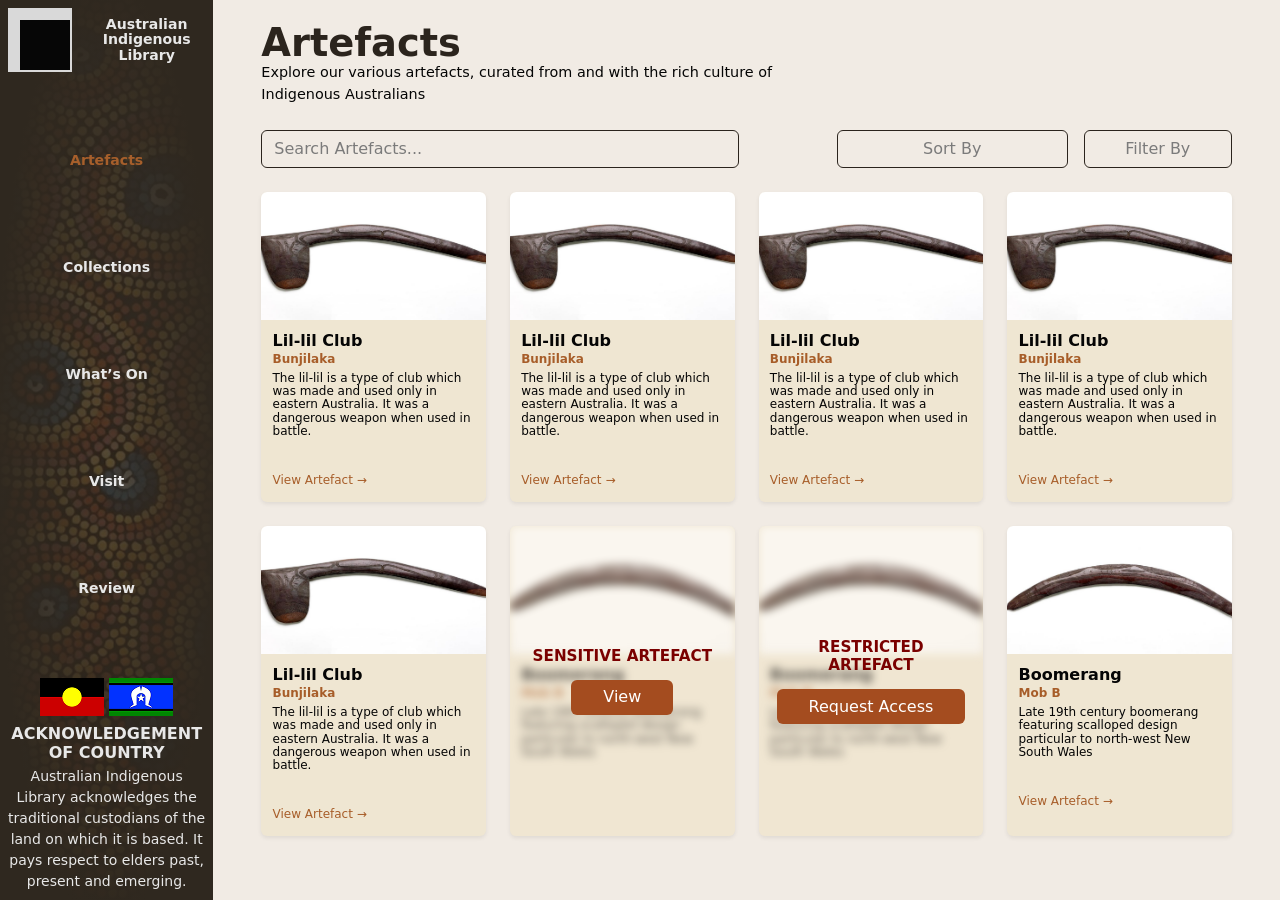
==== commit 7d68f3f3: "feat(comments): Added some misc comments" ====
--- a/pages/artefacts.html
+++ b/pages/artefacts.html
@@ -41,7 +41,7 @@
                                 <div class="col d-flex align-items-center text-center justify-content-center">
                                     <ul class="nav flex-column text-center h-100 d-flex justify-content-evenly">
                                         <li class="nav-item">
-                                            <a class="nav-link fw-bold" href="../pages/artefacts.html">Artefacts</a>
+                                            <a class="nav-link fw-bold active" href="../pages/artefacts.html">Artefacts</a>
                                         </li>
                                         <li class="nav-item">
                                             <a class="nav-link fw-bold" href="#">Collections</a>
--- a/css/style.css
+++ b/css/style.css
@@ -16,8 +16,11 @@
     /* Button Variables */
     --primary-button-color: #A44C1F;
     --positive-button-color: #2F6B3A;
+    --positve-button-hover-color: #224e2a;
     --negative-button-color: #8B2E2E;
+    --negative-button-hover-color: #5e1f1f;
     --neutral-button-color: #D6A24A;
+    --neutral-button-hover-color: #a37d37;
 
     /* Text Variables */
     --primary-text-color: #050505;
@@ -500,7 +503,7 @@
 }
 
 .artefact-request-btn:hover {
-    background-color: var(--primary-button-color);
+    background-color: var(--positve-button-hover-color);
     color: white;
 }
 
@@ -509,7 +512,7 @@
 }
 
 .artefact-report-btn:hover {
-    background-color: var(--primary-button-color);
+    background-color: var(--negative-button-hover-color);
     color: white;
 }
 
@@ -575,3 +578,217 @@
     border-right: none;
 }
 /* End of Artefact View Page */
+
+/* Review Artefact Page */
+.review-artefact-page
+{
+    min-height: 100vh;
+    background-color: var(--primary-bg-color);
+}
+
+/* Image Panel */
+.review-image-panel
+{
+    min-height: calc(100vh - 6rem);
+    background-color: rgba(255, 255, 255, 0.35);
+    border-radius: 8px;
+
+    display: flex;
+    align-items: center;
+    justify-content: center;
+
+    padding: 2rem;
+}
+
+.review-artefact-image
+{
+    width: 100%;
+    max-height: 70vh;
+    object-fit: contain;
+    display: block;
+}
+
+.review-info-panel,
+.review-form-panel
+{
+    background-color: rgba(255, 255, 255, 0.35);
+    border-radius: 8px;
+    overflow: hidden;
+}
+
+.review-panel-header
+{
+    background-color: var(--secondary-bg-color);
+    padding: 1.25rem 1.75rem;
+}
+
+.review-panel-header h1
+{
+    color: var(--primary-header-text-color);
+    font-size: clamp(1.5rem, 2vw, 2.25rem);
+}
+
+.review-panel-body
+{
+    padding: 1.75rem;
+}
+
+.review-panel-body h2
+{
+    color: var(--primary-text-color);
+    font-size: clamp(1rem, 1.2vw, 1.35rem);
+}
+
+.review-panel-body p
+{
+    color: var(--primary-text-color);
+    font-size: clamp(0.9rem, 1vw, 1.1rem);
+    line-height: 1.55;
+}
+
+.metadata-item
+{
+    border-right: 1px solid rgba(47, 40, 31, 0.2);
+}
+
+.metadata-item:last-child
+{
+    border-right: none;
+}
+
+.review-option
+{
+    display: flex;
+    align-items: center;
+    justify-content: space-between;
+
+    width: 100%;
+    padding: 1rem;
+    border-radius: 6px;
+
+    background-color: rgba(255, 255, 255, 0.25);
+    cursor: pointer;
+}
+
+.review-option-left
+{
+    display: flex;
+    align-items: center;
+    gap: 1rem;
+}
+
+.review-icon
+{
+    width: 2.1rem;
+    height: 2.1rem;
+
+    display: inline-flex;
+    align-items: center;
+    justify-content: center;
+
+    border-radius: 50%;
+    color: white;
+    font-weight: 800;
+    font-size: 1.35rem;
+}
+
+.review-option input
+{
+    width: 1.2rem;
+    height: 1.2rem;
+    accent-color: var(--primary-button-color);
+}
+
+/* Review Type Colours */
+.review-accept
+{
+    background-color: var(--positive-button-color);
+    color: white;
+}
+
+.review-deny
+{
+    background-color: var(--negative-button-color);
+    color: white;
+}
+
+.review-changes
+{
+    background-color: var(--neutral-button-color);
+    color: white;
+}
+.review-accept:hover
+{
+    background-color: var(--positve-button-hover-color);
+}
+.review-deny:hover
+{
+    background-color: var(--negative-button-hover-color);
+}
+.review-changes:hover
+{
+    background-color: var(--neutral-button-hover-color);
+}
+
+.comment-box-wrapper
+{
+    position: relative;
+}
+
+.review-comments
+{
+    min-height: 190px;
+    resize: none;
+
+    padding: 1rem;
+    padding-bottom: 2.5rem;
+}
+
+.comment-count
+{
+    position: absolute;
+    right: 1rem;
+    bottom: 0.8rem;
+
+    color: var(--muted-text-color);
+    font-size: 0.9rem;
+}
+
+.review-actions
+{
+    display: flex;
+    gap: 1rem;
+}
+
+.submit-review-btn,
+.save-draft-btn {
+    flex: 1;
+    padding: 1rem;
+    border-radius: 6px;
+
+    font-weight: 700;
+    font-size: clamp(0.9rem, 1vw, 1.15rem);
+}
+
+.submit-review-btn {
+    background-color: var(--positive-button-color);
+    color: white;
+    border: none;
+}
+
+.submit-review-btn:hover {
+    background-color: var(--positve-button-hover-color);
+    color: white;
+}
+
+.save-draft-btn {
+    background-color: var(--neutral-button-color);
+    color: var(--primary-text-color);
+    border: 1px solid rgba(47, 40, 31, 0.25);
+}
+
+.save-draft-btn:hover {
+    background-color: var(--neutral-button-hover-color);
+    color: white;
+}
+/* End of Artefact Review Page */
